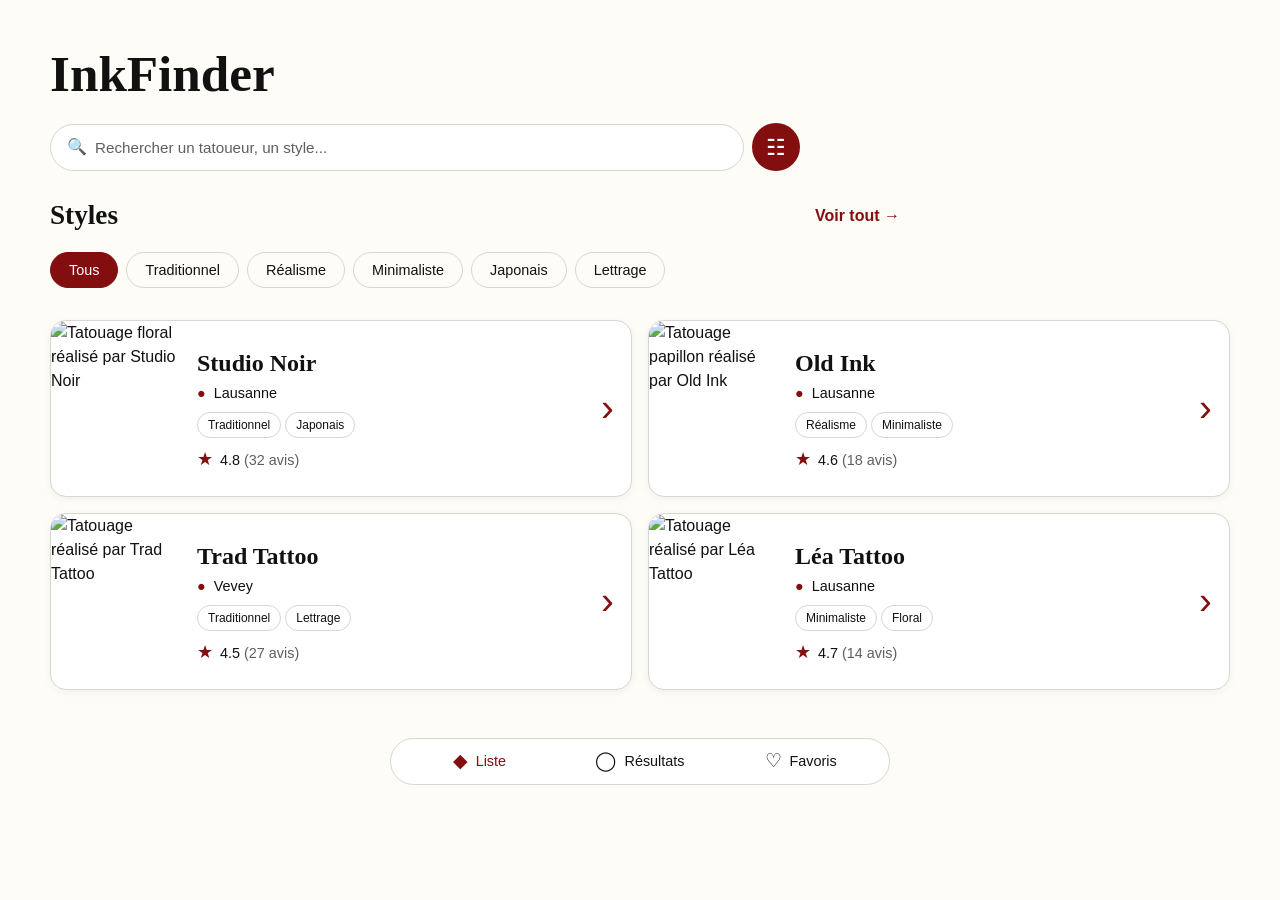
==== inkfinder/maquette-en-vrai/depart/index.html @ 59d3d50e "dossier inkfinder" ====
<!DOCTYPE html>
<html lang="fr">

<head>
  <meta charset="UTF-8">
  <meta name="viewport" content="width=device-width, initial-scale=1.0">

  <title>InkFinder</title>

  <link rel="stylesheet" href="style.css">
</head>

<body>

  <div class="app">

    <!-- EN-TÊTE -->
    <header class="header-site">

      <h1 class="logo">InkFinder</h1>

      <!-- Recherche -->
      <div class="recherche">

        <label for="recherche-tatoueur" class="visually-hidden">
          Rechercher un tatoueur ou un style
        </label>

        <div class="champ-recherche">

          <span class="icone-recherche" aria-hidden="true">
            🔍
          </span>

          <input
            type="search"
            id="recherche-tatoueur"
            placeholder="Rechercher un tatoueur, un style..."
          >

        </div>

        <button class="bouton-filtre" type="button" aria-label="Ouvrir les filtres">
          ☷
        </button>

      </div>

    </header>


    <main class="contenu-principal">

      <!-- STYLES -->
      <section class="section-styles" aria-labelledby="titre-styles">

        <div class="titre-section">

          <h2 id="titre-styles">Styles</h2>

          <a href="#" class="voir-tout">
            Voir tout →
          </a>

        </div>


        <div class="liste-styles">

          <button class="style-bouton actif" type="button">
            Tous
          </button>

          <button class="style-bouton" type="button">
            Traditionnel
          </button>

          <button class="style-bouton" type="button">
            Réalisme
          </button>

          <button class="style-bouton" type="button">
            Minimaliste
          </button>

          <button class="style-bouton" type="button">
            Japonais
          </button>

          <button class="style-bouton" type="button">
            Lettrage
          </button>

        </div>

      </section>


      <!-- LISTE DES TATOUEURS -->
      <section
        class="cartes-grille"
        aria-label="Liste des tatoueurs"
      >


        <!-- CARTE 1 -->
        <article class="carte-tatoueur">

          <img
            src="images/studio-noir.jpg"
            alt="Tatouage floral réalisé par Studio Noir"
            class="image-tatoueur"
          >

          <div class="infos-tatoueur">

            <h3>Studio Noir</h3>

            <p class="localisation">
              <span aria-hidden="true">●</span>
              Lausanne
            </p>

            <div class="tags">

              <span class="tag">
                Traditionnel
              </span>

              <span class="tag">
                Japonais
              </span>

            </div>

            <p class="note">
              <span class="etoile" aria-hidden="true">★</span>
              4.8
              <span class="avis">(32 avis)</span>
            </p>

          </div>

          <a
            href="#"
            class="ouvrir-profil"
            aria-label="Voir le profil de Studio Noir"
          >
            ›
          </a>

        </article>


        <!-- CARTE 2 -->
        <article class="carte-tatoueur">

          <img
            src="images/old-ink.jpg"
            alt="Tatouage papillon réalisé par Old Ink"
            class="image-tatoueur"
          >

          <div class="infos-tatoueur">

            <h3>Old Ink</h3>

            <p class="localisation">
              <span aria-hidden="true">●</span>
              Lausanne
            </p>

            <div class="tags">

              <span class="tag">
                Réalisme
              </span>

              <span class="tag">
                Minimaliste
              </span>

            </div>

            <p class="note">
              <span class="etoile" aria-hidden="true">★</span>
              4.6
              <span class="avis">(18 avis)</span>
            </p>

          </div>

          <a
            href="#"
            class="ouvrir-profil"
            aria-label="Voir le profil de Old Ink"
          >
            ›
          </a>

        </article>


        <!-- CARTE 3 -->
        <article class="carte-tatoueur">

          <img
            src="images/trad-tattoo.jpg"
            alt="Tatouage réalisé par Trad Tattoo"
            class="image-tatoueur"
          >

          <div class="infos-tatoueur">

            <h3>Trad Tattoo</h3>

            <p class="localisation">
              <span aria-hidden="true">●</span>
              Vevey
            </p>

            <div class="tags">

              <span class="tag">
                Traditionnel
              </span>

              <span class="tag">
                Lettrage
              </span>

            </div>

            <p class="note">
              <span class="etoile" aria-hidden="true">★</span>
              4.5
              <span class="avis">(27 avis)</span>
            </p>

          </div>

          <a
            href="#"
            class="ouvrir-profil"
            aria-label="Voir le profil de Trad Tattoo"
          >
            ›
          </a>

        </article>


        <!-- CARTE 4 -->
        <article class="carte-tatoueur">

          <img
            src="images/lea-tattoo.jpg"
            alt="Tatouage réalisé par Léa Tattoo"
            class="image-tatoueur"
          >

          <div class="infos-tatoueur">

            <h3>Léa Tattoo</h3>

            <p class="localisation">
              <span aria-hidden="true">●</span>
              Lausanne
            </p>

            <div class="tags">

              <span class="tag">
                Minimaliste
              </span>

              <span class="tag">
                Floral
              </span>

            </div>

            <p class="note">
              <span class="etoile" aria-hidden="true">★</span>
              4.7
              <span class="avis">(14 avis)</span>
            </p>

          </div>

          <a
            href="#"
            class="ouvrir-profil"
            aria-label="Voir le profil de Léa Tattoo"
          >
            ›
          </a>

        </article>

      </section>

    </main>


    <!-- NAVIGATION PRINCIPALE -->
    <nav class="navigation-principale" aria-label="Navigation principale">

      <a href="#" class="navigation-lien actif">

        <span class="navigation-icone" aria-hidden="true">
          ◆
        </span>

        <span>
          Liste
        </span>

      </a>


      <a href="#" class="navigation-lien">

        <span class="navigation-icone" aria-hidden="true">
          ◯
        </span>

        <span>
          Résultats
        </span>

      </a>


      <a href="#" class="navigation-lien">

        <span class="navigation-icone" aria-hidden="true">
          ♡
        </span>

        <span>
          Favoris
        </span>

      </a>

    </nav>

  </div>

</body>

</html>
---- inkfinder/maquette-en-vrai/depart/style.css ----
/* Design Tokens — Charte graphique du projet ICT 291 */
/* =========================
   VARIABLES / DESIGN TOKENS
   ========================= */

:root {

  /* Couleurs InkFinder */
  --color-bg: #FEFCF7;
  --color-surface: #FFFFFF;

  --color-text: #111111;
  --color-text-muted: #5F5F5F;

  --color-primary: #830E0F;
  --color-primary-hover: #6B0B0C;

  --color-border: #D8D6D1;

  /* Espacements */
  --space-1: 4px;
  --space-2: 8px;
  --space-3: 16px;
  --space-4: 24px;
  --space-5: 32px;
  --space-6: 48px;

  /* Arrondis */
  --radius-small: 8px;
  --radius-medium: 16px;
  --radius-large: 999px;

  /* Police */
  --font-sans: Arial, Helvetica, sans-serif;

  /* Ombres */
  --shadow-card: 0 2px 8px rgba(0, 0, 0, 0.05);
}


/* =========================
   RESET
   ========================= */

* {
  box-sizing: border-box;
  margin: 0;
  padding: 0;
}


html {
  scroll-behavior: smooth;
}


body {
  font-family: var(--font-sans);
  background-color: var(--color-bg);
  color: var(--color-text);
  line-height: 1.5;
}


/* =========================
   ACCESSIBILITÉ
   ========================= */

.visually-hidden {
  position: absolute;
  width: 1px;
  height: 1px;
  padding: 0;
  margin: -1px;
  overflow: hidden;
  clip: rect(0, 0, 0, 0);
  white-space: nowrap;
  border: 0;
}


/* =========================
   APPLICATION
   ========================= */

.app {
  width: 100%;
  min-height: 100vh;

  padding-bottom: 90px;
}


/* =========================
   HEADER
   ========================= */

.header-site {
  padding: var(--space-4) var(--space-3) var(--space-3);
}


.logo {
  font-family: Georgia, "Times New Roman", serif;

  font-size: 2.5rem;
  line-height: 1;

  margin-bottom: var(--space-4);
}


/* =========================
   RECHERCHE
   ========================= */

.recherche {
  display: flex;
  align-items: center;

  gap: var(--space-2);
}


.champ-recherche {
  display: flex;
  align-items: center;

  flex: 1;

  border: 1px solid var(--color-border);
  border-radius: var(--radius-large);

  background-color: var(--color-surface);

  padding: 0 var(--space-3);
}


.icone-recherche {
  margin-right: var(--space-2);

  color: var(--color-primary);
}


.champ-recherche input {
  width: 100%;

  border: none;
  outline: none;

  background: transparent;

  padding: 14px 0;

  font-size: 0.95rem;

  color: var(--color-text);
}


.champ-recherche input::placeholder {
  color: var(--color-text-muted);
}


.champ-recherche:focus-within {
  outline: 2px solid var(--color-primary);
  outline-offset: 2px;
}


.bouton-filtre {
  width: 48px;
  height: 48px;

  flex-shrink: 0;

  border: none;
  border-radius: 50%;

  background-color: var(--color-primary);
  color: white;

  font-size: 1.4rem;

  cursor: pointer;
}


.bouton-filtre:hover {
  background-color: var(--color-primary-hover);
}


/* =========================
   CONTENU PRINCIPAL
   ========================= */

.contenu-principal {
  padding: 0 var(--space-3);
}


/* =========================
   SECTION STYLES
   ========================= */

.section-styles {
  margin-bottom: var(--space-5);
}


.titre-section {
  display: flex;

  justify-content: space-between;
  align-items: center;

  margin-bottom: var(--space-3);
}


.titre-section h2 {
  font-family: Georgia, "Times New Roman", serif;
  font-size: 1.7rem;
}


.voir-tout {
  color: var(--color-primary);

  font-weight: 600;

  text-decoration: none;
}


.voir-tout:hover {
  text-decoration: underline;
}


/* =========================
   FILTRES STYLES
   ========================= */

.liste-styles {
  display: flex;
  flex-wrap: wrap;

  gap: var(--space-2);
}


.style-bouton {
  border: 1px solid var(--color-border);

  background-color: transparent;
  color: var(--color-text);

  padding: 9px 18px;

  border-radius: var(--radius-large);

  font-size: 0.9rem;

  cursor: pointer;
}


.style-bouton:hover {
  border-color: var(--color-primary);

  color: var(--color-primary);
}


.style-bouton.actif {
  background-color: var(--color-primary);

  color: white;

  border-color: var(--color-primary);
}


/* =========================
   GRILLE TATOUEURS
   MOBILE FIRST = 1 COLONNE
   ========================= */

.cartes-grille {
  display: grid;

  grid-template-columns: 1fr;

  gap: var(--space-3);
}


/* =========================
   CARTE TATOUEUR
   ========================= */

.carte-tatoueur {
  display: grid;

  grid-template-columns: 105px 1fr 25px;

  align-items: center;

  gap: var(--space-3);

  position: relative;

  background-color: var(--color-surface);

  border: 1px solid var(--color-border);

  border-radius: var(--radius-medium);

  overflow: hidden;

  box-shadow: var(--shadow-card);

  min-height: 145px;
}


.image-tatoueur {
  width: 105px;
  height: 100%;

  min-height: 145px;

  object-fit: cover;
}


.infos-tatoueur {
  padding: var(--space-2) 0;
}


.infos-tatoueur h3 {
  font-family: Georgia, "Times New Roman", serif;

  font-size: 1.35rem;

  margin-bottom: 2px;
}


.localisation {
  color: var(--color-text);

  font-size: 0.9rem;

  margin-bottom: var(--space-2);
}


.localisation span {
  color: var(--color-primary);

  margin-right: var(--space-1);
}


/* =========================
   TAGS
   ========================= */

.tags {
  display: flex;
  flex-wrap: wrap;

  gap: var(--space-1);

  margin-bottom: var(--space-2);
}


.tag {
  display: inline-block;

  border: 1px solid var(--color-border);

  border-radius: var(--radius-large);

  padding: 3px 10px;

  font-size: 0.75rem;

  color: var(--color-text);
}


/* =========================
   NOTE
   ========================= */

.note {
  font-size: 0.9rem;
}


.etoile {
  color: var(--color-primary);

  font-size: 1.1rem;

  margin-right: 3px;
}


.avis {
  color: var(--color-text-muted);
}


/* =========================
   FLÈCHE PROFIL
   ========================= */

.ouvrir-profil {
  color: var(--color-primary);

  text-decoration: none;

  font-size: 2.4rem;

  font-weight: 300;

  line-height: 1;

  margin-right: var(--space-2);
}


.ouvrir-profil:hover {
  transform: translateX(2px);
}


/* =========================
   NAVIGATION MOBILE
   ========================= */

.navigation-principale {
  position: fixed;

  bottom: 0;
  left: 0;
  right: 0;

  z-index: 10;

  display: grid;

  grid-template-columns: repeat(3, 1fr);

  background-color: var(--color-bg);

  border-top: 1px solid var(--color-border);

  padding: 8px 16px 12px;
}


.navigation-lien {
  display: flex;

  flex-direction: column;

  align-items: center;

  justify-content: center;

  gap: 2px;

  color: var(--color-text);

  text-decoration: none;

  font-size: 0.8rem;
}


.navigation-icone {
  font-size: 1.5rem;
}


.navigation-lien.actif {
  color: var(--color-primary);
}


.navigation-lien.actif::after {
  content: "";

  width: 32px;
  height: 3px;

  margin-top: 3px;

  background-color: var(--color-primary);

  border-radius: var(--radius-large);
}


/* =========================
   FOCUS ACCESSIBLE
   ========================= */

button:focus-visible,
a:focus-visible,
input:focus-visible {
  outline: 2px solid var(--color-primary);
  outline-offset: 3px;
}


/* ==================================================
   TABLETTE / DESKTOP
   À PARTIR DE 768px
   ================================================== */

@media (min-width: 768px) {

  .app {
    max-width: 1180px;

    margin: 0 auto;

    padding-bottom: var(--space-5);
  }


  /* Header plus large */
  .header-site {
    padding:
      var(--space-6)
      var(--space-5)
      var(--space-4);
  }


  .logo {
    font-size: 3.2rem;
  }


  /* Recherche moins énorme sur ordinateur */
  .recherche {
    max-width: 750px;
  }


  /* Contenu */
  .contenu-principal {
    padding: 0 var(--space-5);
  }


  /* Styles */
  .section-styles {
    max-width: 850px;
  }


  /* Deux colonnes */
  .cartes-grille {
    grid-template-columns: repeat(2, 1fr);
  }


  /* Cartes légèrement plus grandes */
  .carte-tatoueur {
    grid-template-columns: 130px 1fr 30px;

    min-height: 175px;
  }


  .image-tatoueur {
    width: 130px;

    min-height: 175px;
  }


  .infos-tatoueur h3 {
    font-size: 1.5rem;
  }


  /* Navigation devient une vraie barre
     au lieu d'être collée au bas de l'écran */

  .navigation-principale {
    position: static;

    max-width: 500px;

    margin: var(--space-6) auto var(--space-4);

    border: 1px solid var(--color-border);

    border-radius: var(--radius-large);

    background-color: var(--color-surface);

    padding: var(--space-2);
  }


  .navigation-lien {
    flex-direction: row;

    gap: var(--space-2);

    font-size: 0.9rem;
  }


  .navigation-icone {
    font-size: 1.2rem;
  }


  .navigation-lien.actif::after {
    display: none;
  }

}


/* ==================================================
   GRAND ÉCRAN
   ================================================== */

@media (min-width: 1100px) {

  .header-site {
    padding-left: 0;
    padding-right: 0;
  }


  .contenu-principal {
    padding-left: 0;
    padding-right: 0;
  }

}


/* =========================
   RÉDUCTION DES ANIMATIONS
   ========================= */

@media (prefers-reduced-motion: reduce) {

  *,
  *::before,
  *::after {
    scroll-behavior: auto !important;
    transition: none !important;
  }

}
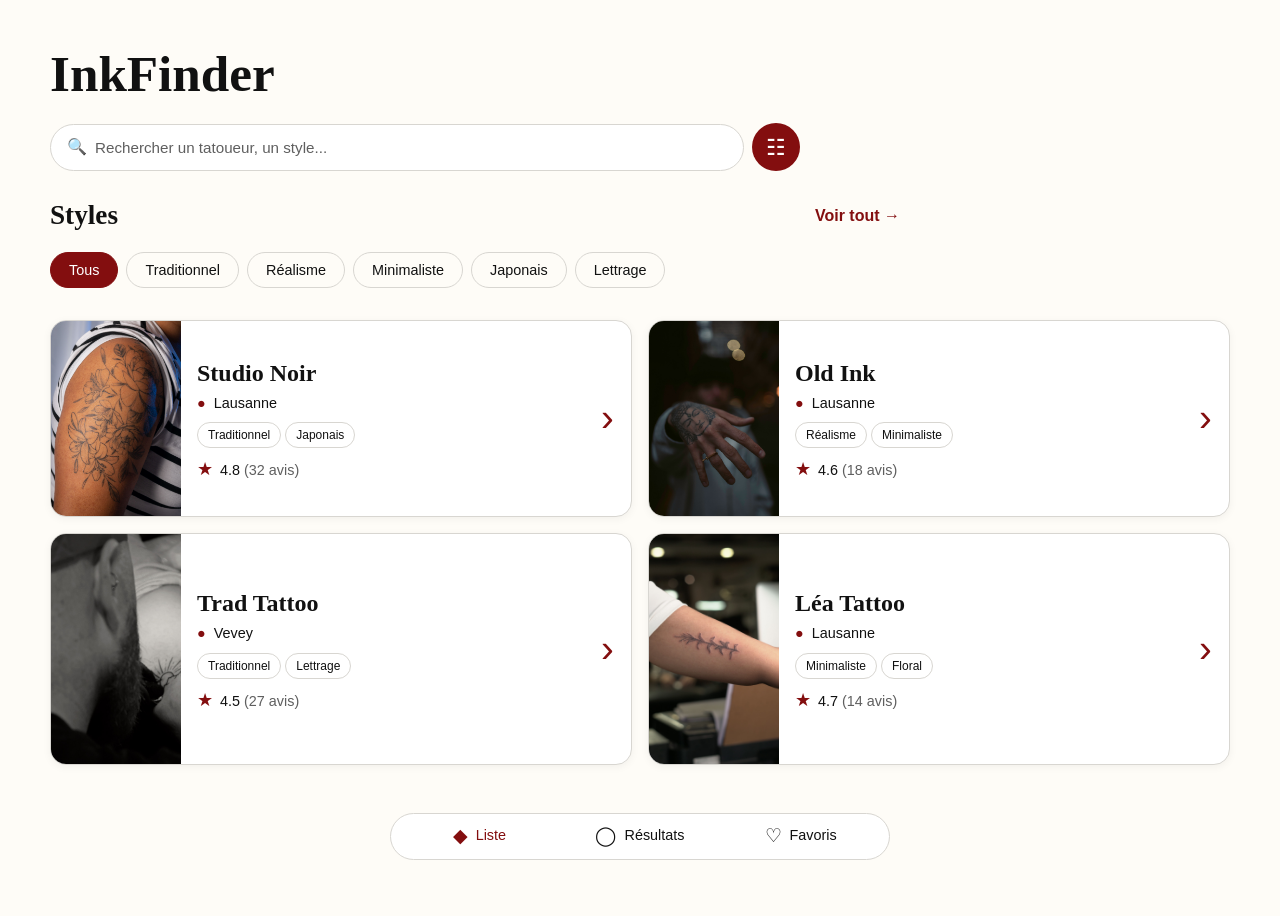
==== commit 009a8b56: "dossier design séparé du dossier html" ====
--- a/inkfinder/maquette-en-vrai/depart/index.html
+++ b/inkfinder/maquette-en-vrai/depart/index.html
@@ -32,11 +32,7 @@
             🔍
           </span>
 
-          <input
-            type="search"
-            id="recherche-tatoueur"
-            placeholder="Rechercher un tatoueur, un style..."
-          >
+          <input type="search" id="recherche-tatoueur" placeholder="Rechercher un tatoueur, un style...">
 
         </div>
 
@@ -97,20 +93,13 @@
 
 
       <!-- LISTE DES TATOUEURS -->
-      <section
-        class="cartes-grille"
-        aria-label="Liste des tatoueurs"
-      >
+      <section class="cartes-grille" aria-label="Liste des tatoueurs">
 
 
         <!-- CARTE 1 -->
         <article class="carte-tatoueur">
 
-          <img
-            src="images/studio-noir.jpg"
-            alt="Tatouage floral réalisé par Studio Noir"
-            class="image-tatoueur"
-          >
+          <img src="images/studio-noir.jpg" alt="Tatouage floral réalisé par Studio Noir" class="image-tatoueur">
 
           <div class="infos-tatoueur">
 
@@ -141,11 +130,7 @@
 
           </div>
 
-          <a
-            href="#"
-            class="ouvrir-profil"
-            aria-label="Voir le profil de Studio Noir"
-          >
+          <a href="#" class="ouvrir-profil" aria-label="Voir le profil de Studio Noir">
             ›
           </a>
 
@@ -155,11 +140,7 @@
         <!-- CARTE 2 -->
         <article class="carte-tatoueur">
 
-          <img
-            src="images/old-ink.jpg"
-            alt="Tatouage papillon réalisé par Old Ink"
-            class="image-tatoueur"
-          >
+          <img src="images/old-ink.jpg" alt="Tatouage papillon réalisé par Old Ink" class="image-tatoueur">
 
           <div class="infos-tatoueur">
 
@@ -190,11 +171,7 @@
 
           </div>
 
-          <a
-            href="#"
-            class="ouvrir-profil"
-            aria-label="Voir le profil de Old Ink"
-          >
+          <a href="#" class="ouvrir-profil" aria-label="Voir le profil de Old Ink">
             ›
           </a>
 
@@ -204,11 +181,7 @@
         <!-- CARTE 3 -->
         <article class="carte-tatoueur">
 
-          <img
-            src="images/trad-tattoo.jpg"
-            alt="Tatouage réalisé par Trad Tattoo"
-            class="image-tatoueur"
-          >
+          <img src="images/trad-tattoo.jpg" alt="Tatouage réalisé par Trad Tattoo" class="image-tatoueur">
 
           <div class="infos-tatoueur">
 
@@ -239,11 +212,7 @@
 
           </div>
 
-          <a
-            href="#"
-            class="ouvrir-profil"
-            aria-label="Voir le profil de Trad Tattoo"
-          >
+          <a href="#" class="ouvrir-profil" aria-label="Voir le profil de Trad Tattoo">
             ›
           </a>
 
@@ -253,11 +222,7 @@
         <!-- CARTE 4 -->
         <article class="carte-tatoueur">
 
-          <img
-            src="images/lea-tattoo.jpg"
-            alt="Tatouage réalisé par Léa Tattoo"
-            class="image-tatoueur"
-          >
+          <img src="images/lea-tattoo.jpg" alt="Tatouage réalisé par Léa Tattoo" class="image-tatoueur">
 
           <div class="infos-tatoueur">
 
@@ -288,11 +253,7 @@
 
           </div>
 
-          <a
-            href="#"
-            class="ouvrir-profil"
-            aria-label="Voir le profil de Léa Tattoo"
-          >
+          <a href="#" class="ouvrir-profil" aria-label="Voir le profil de Léa Tattoo">
             ›
           </a>
 
@@ -350,4 +311,4 @@
 
 </body>
 
-</html>
+</html>
